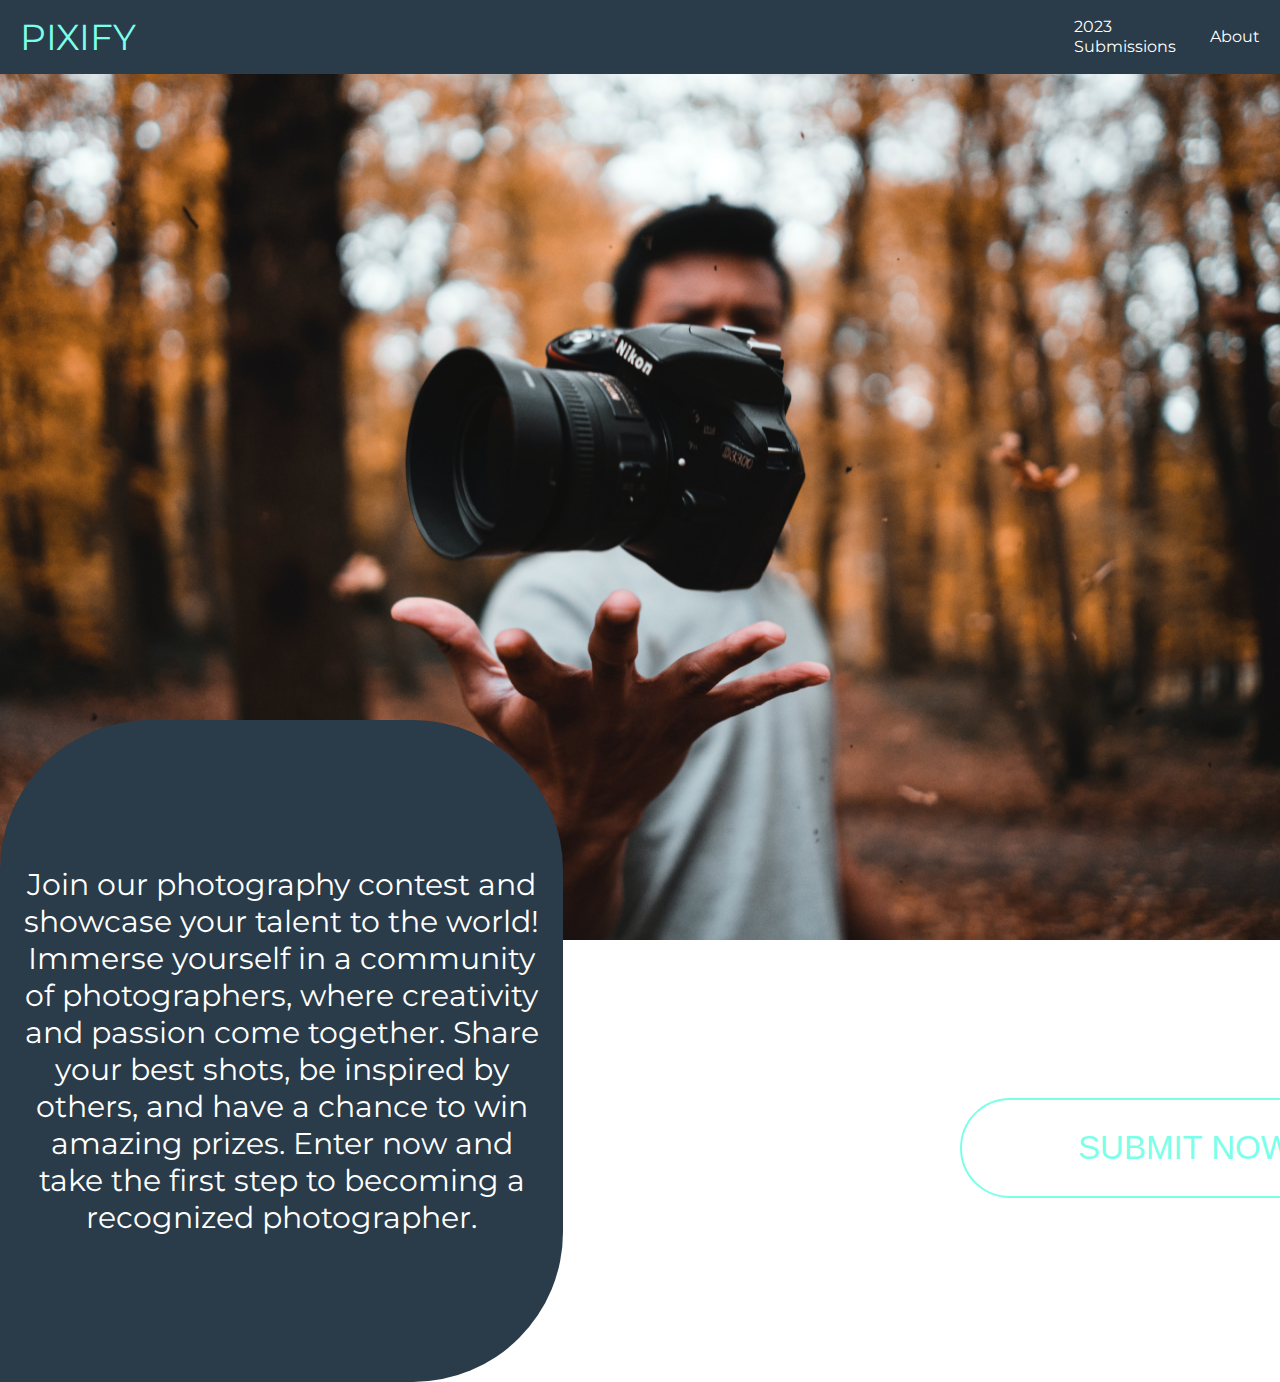
==== index.html @ 53fabd9f "More features" ====
<!DOCTYPE html>
<html lang="en">
<head>
    <meta charset="UTF-8">
    <meta http-equiv="X-UA-Compatible" content="IE=edge">
    <meta name="viewport" content="width=device-width, initial-scale=1.0">
    <link rel="preconnect" href="https://fonts.googleapis.com">
    <link rel="preconnect" href="https://fonts.gstatic.com" crossorigin>
    <link href="https://fonts.googleapis.com/css2?family=Montserrat:wght@300&display=swap" rel="stylesheet">
    <link rel="stylesheet" href="style.css">
    <title>Pixify</title>
</head>
<body>
    <header>
        <h1>PIXIFY</h1>
        <div class="right-container-links">
            <a href="/submission-page.html">2023 Submissions</a>
            <a href="/submission-page.html">About</a>
        </div>
    </header>
    <div class="landing-page">
        <img src="assets/camera.png">
        <div class="paragraph">
        <p>Join our photography contest and showcase your talent to the world! Immerse yourself in a community of photographers, where creativity and passion come together. Share your best shots, be inspired by others, and have a chance to win amazing prizes. Enter now and take the first step to becoming a recognized photographer.</p>
        </div>
        <button id="submit-button">SUBMIT NOW</button>
        </div>  
    </div>
</body>
</html>
---- style.css ----
* {
    margin: 0;
    padding: 0;
    box-sizing: border-box;
}

#toggle {
    position: relative;
    /* display: block; */
    width: 18%;
    height: 95%;
    border-radius: 120px;
    background-color: #FFFFFF;
    /* background-color: #2A3B49; */
    transition: 0.3s;
    box-shadow: inset 0 8px 60px rgba(0, 0, 0, 0.1),
                inset 0 8px 8px rgba(0, 0, 0, 0.1),
                inset 0 -4px 4px rgba(0, 0, 0, 0.1);
}

#toggle.active {
    background-color: #2A3B49;
}

.indicator {
    position: absolute;
    cursor: pointer;
    top: 0;
    left: 0;
    width: 40px;
    height: 40px;
    background: linear-gradient(to bottom, #EAEAEA, #f9f9f9);
    border-radius: 50%;
    transform: scale(0.9);
    box-shadow: 0 8px 40px rgba(0, 0, 0, 0.5),
                inset 0 4px 4px rgba(255, 255, 255, 0.2),
                inset 0 -4px 4px rgba(255, 255, 255, 0.2);
    transition: 0.3s;
}

#toggle.active .indicator {
    left: 50%;
    background: linear-gradient(to bottom, #444, #222);
    box-shadow: 0 8px 20px rgba(0, 0, 0, 0.1),
                inset 0 4px 4px rgba(255, 255, 255, 0.1),
                inset 0 -4px 4px rgba(255, 255, 255, 0.1);
}

body.active {
    background-color: #2A3B49;
}

h1, h2 h3 {
    font-family: 'Montserrat', sans-serif;
}

p, a {
    font-family: 'Montserrat', sans-serif;
    font-style: normal;
    font-weight: 400;
    font-size: 16px;
    line-height: 20px;
    color: #FFFFFF;
}

a {
    text-decoration: none;
}

header {
    display: flex;
    justify-content: space-between;
    padding: 15px 20px;
    background-color: #2A3B49;
}

header h1 {
    color: #7BFFE9;
    font-style: normal;
    font-weight: 400;
    font-size: 36px;
    line-height: 44px;
}

.right-container-links {
    display: flex;
    width: 15%;
    justify-content: space-evenly;
    align-items: center;
}

.right-container-links2 {
    display: flex;
    width: 30%;
    justify-content: space-evenly;
    align-items: center;
}

.landing-page img {
    width: 100%;
}

.paragraph {
    background: #2A3B49;
    border-radius: 150px 150px 150px 0px;
    padding: 146px 20px;
    position: absolute;
    width: 44%;
    top: 80%;
}

.paragraph p {
    font-weight: 400;
    font-size: 30px;
    line-height: 37px;
    text-align: center;
}

#submit-button {
    position: absolute;
    width: 450px;
    height: 100px;
    left: 75%;
    top: 122%;
    text-align: center;
    border: 2px solid #7BFFE9;
    color: #7BFFE9;
    font-size: 33px;
    line-height: 44px;
    border-radius: 60px;
    background-color: transparent;
}
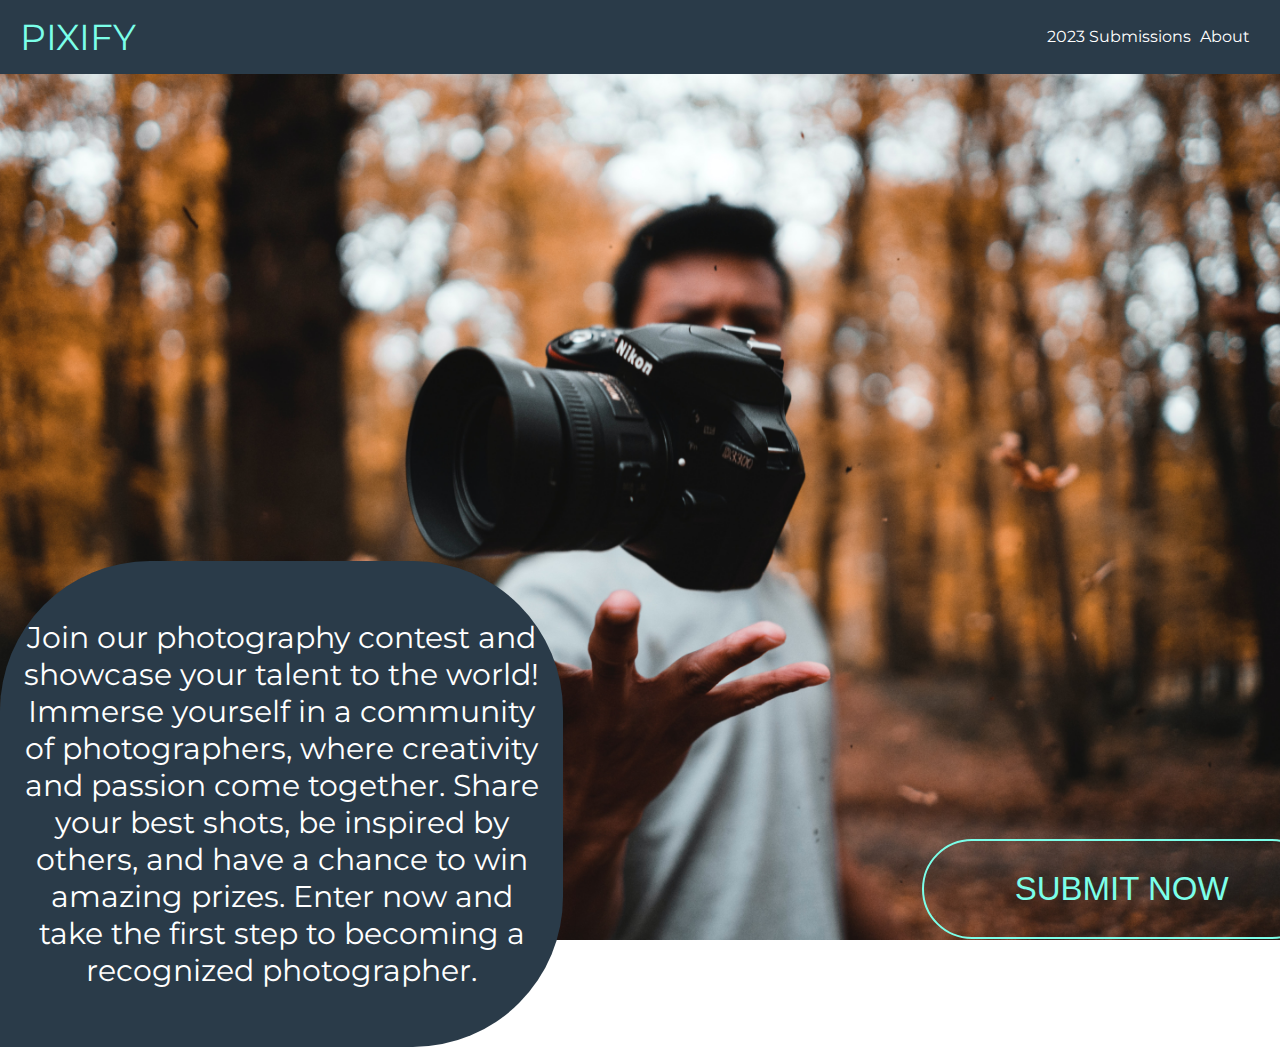
==== commit 8158d21e: "added more features2" ====
--- a/index.html
+++ b/index.html
@@ -12,7 +12,7 @@
 </head>
 <body>
     <header>
-        <h1>PIXIFY</h1>
+        <a href="index.html" id="logo-text">PIXIFY</a>
         <div class="right-container-links">
             <a href="/submission-page.html">2023 Submissions</a>
             <a href="/submission-page.html">About</a>
@@ -25,6 +25,7 @@
         </div>
         <button id="submit-button">SUBMIT NOW</button>
         </div>  
+        
     </div>
 </body>
 </html>--- a/style.css
+++ b/style.css
@@ -31,7 +31,7 @@
     height: 40px;
     background: linear-gradient(to bottom, #EAEAEA, #f9f9f9);
     border-radius: 50%;
-    transform: scale(0.9);
+    transform: scale(0.8);
     box-shadow: 0 8px 40px rgba(0, 0, 0, 0.5),
                 inset 0 4px 4px rgba(255, 255, 255, 0.2),
                 inset 0 -4px 4px rgba(255, 255, 255, 0.2);
@@ -41,9 +41,9 @@
 #toggle.active .indicator {
     left: 50%;
     background: linear-gradient(to bottom, #444, #222);
-    box-shadow: 0 8px 20px rgba(0, 0, 0, 0.1),
-                inset 0 4px 4px rgba(255, 255, 255, 0.1),
-                inset 0 -4px 4px rgba(255, 255, 255, 0.1);
+    box-shadow: 0 8px 20px rgba(0, 0, 0, 0.5),
+                inset 0 4px 4px rgba(255, 255, 255, 0.2),
+                inset 0 -4px 4px rgba(255, 255, 255, 0.2);
 }
 
 body.active {
@@ -74,7 +74,7 @@
     background-color: #2A3B49;
 }
 
-header h1 {
+#logo-text {
     color: #7BFFE9;
     font-style: normal;
     font-weight: 400;
@@ -84,29 +84,33 @@
 
 .right-container-links {
     display: flex;
-    width: 15%;
+    width: 18%;
     justify-content: space-evenly;
     align-items: center;
 }
 
-.right-container-links2 {
-    display: flex;
-    width: 30%;
+.right-header-links2 {
+    display: flex;
+    width: 25%;
     justify-content: space-evenly;
     align-items: center;
 }
 
+.landing-page {
+    position: relative;
+}
+
 .landing-page img {
     width: 100%;
 }
 
 .paragraph {
+    position: absolute;
     background: #2A3B49;
     border-radius: 150px 150px 150px 0px;
-    padding: 146px 20px;
-    position: absolute;
+    padding: 58px 20px;
     width: 44%;
-    top: 80%;
+    top: 56%;
 }
 
 .paragraph p {
@@ -118,16 +122,82 @@
 
 #submit-button {
     position: absolute;
-    width: 450px;
+    width: 400px;
     height: 100px;
-    left: 75%;
-    top: 122%;
+    left: 72%;
+    top: 88%;
     text-align: center;
     border: 2px solid #7BFFE9;
     color: #7BFFE9;
     font-size: 33px;
-    line-height: 44px;
     border-radius: 60px;
     background-color: transparent;
 }
 
+.main-content {
+    display: flex;
+    justify-content: space-between;
+    padding: 50px 150px;
+}
+
+.cards-container {
+    display: flex;
+    justify-content: space-around;
+    width: 80%;
+}
+
+.cards-container p {
+    color: #222;
+}
+
+/* ABOUT US PAGE*/
+
+.main-page h1 {
+    text-align: center;
+    font-weight: 900;
+    font-size: 36px;
+    line-height: 44px;
+    padding: 30px 0;
+}
+
+#welcome-text {
+    text-align: center;
+    color: black;
+    padding: 10px 50px;
+    font-size: 20px;
+    line-height: 24px;
+}
+
+.text-image-container {
+    display: flex;
+    margin: 70px 55px;
+    gap: 50px;
+}
+
+.left-side-text p {
+    color: black;
+    font-weight: 400;
+    font-size: 20px;
+    line-height: 24px;
+    padding-bottom: 40px;
+}
+
+.text-image-container img {
+  border-radius: 10px;
+}
+
+#deadline-text {
+    margin-top: 20px;
+}
+
+#submit-button2 {
+    width: 400px;
+    height: 100px;
+    font-size: 30px;
+    text-align: center;
+    background: #2A3B49;
+    color: #7BFFE9;
+    border-radius: 60px;
+    margin-top: 30px;
+}
+
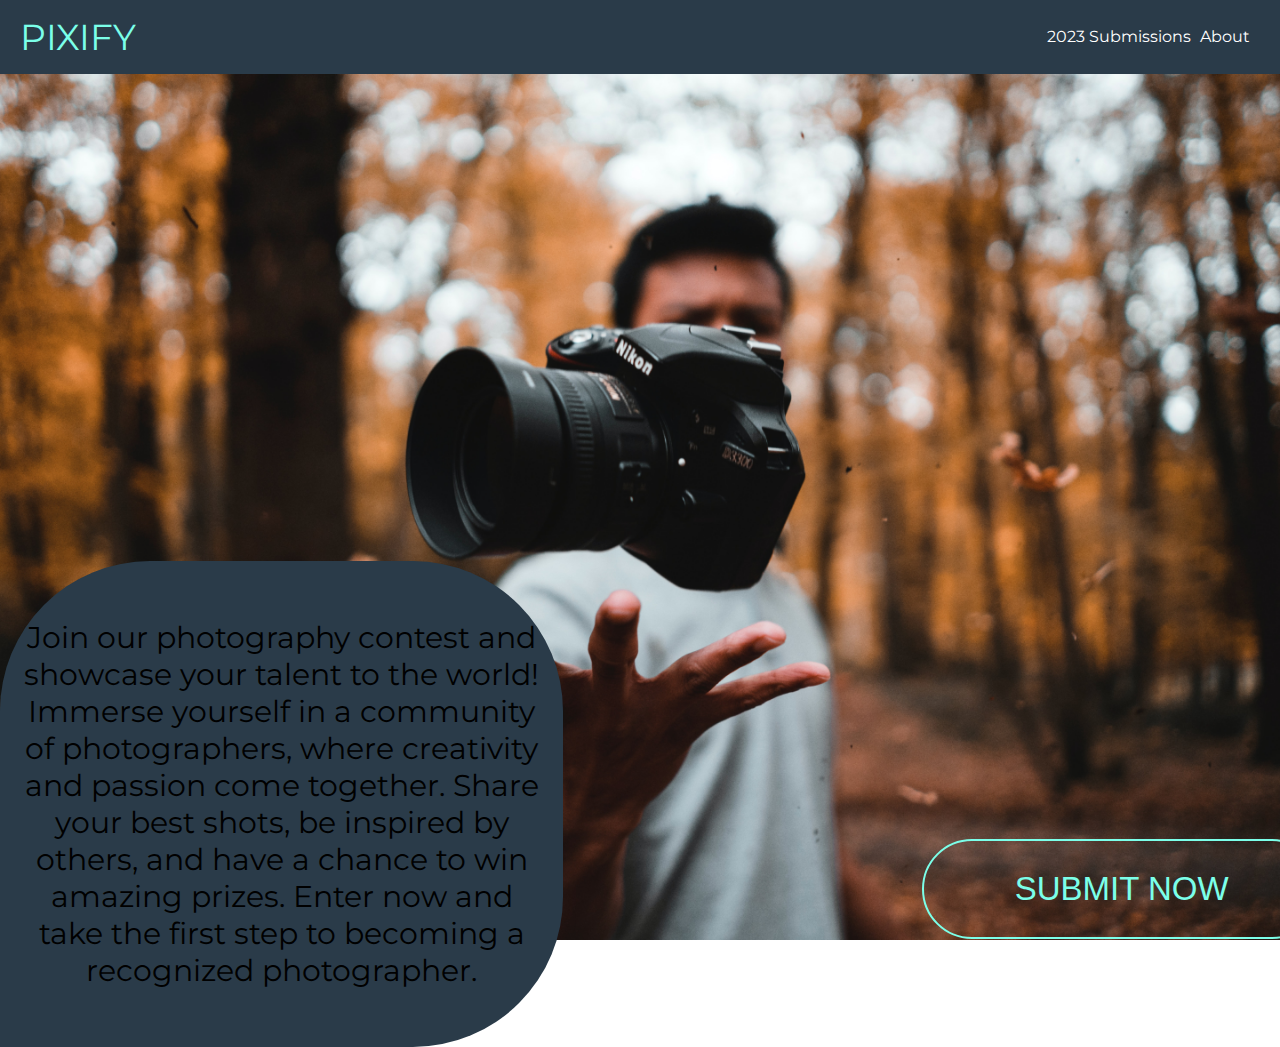
==== commit 1bbf69be: "added extra features" ====
--- a/index.html
+++ b/index.html
@@ -7,7 +7,8 @@
     <link rel="preconnect" href="https://fonts.googleapis.com">
     <link rel="preconnect" href="https://fonts.gstatic.com" crossorigin>
     <link href="https://fonts.googleapis.com/css2?family=Montserrat:wght@300&display=swap" rel="stylesheet">
-    <link rel="stylesheet" href="style.css">
+    <link rel="stylesheet" href="./CSS/style.css">
+    <script src="./Scripts/script.js" defer></script>
     <title>Pixify</title>
 </head>
 <body>
--- a/CSS/style.css
+++ b/CSS/style.css
@@ -0,0 +1,354 @@
+* {
+    margin: 0;
+    padding: 0;
+    box-sizing: border-box;
+}
+
+h1, h2 h3 {
+    font-family: 'Montserrat', sans-serif;
+}
+
+p, a {
+    font-family: 'Montserrat', sans-serif;
+    font-style: normal;
+    font-weight: 400;
+    font-size: 16px;
+    line-height: 20px;
+    /* color: #FFFFFF; */
+}
+
+a {
+    text-decoration: none;
+}
+
+#toggle {
+    position: relative;
+    /* display: block; */
+    width: 18%;
+    height: 95%;
+    border-radius: 120px;
+    background-color: #FFFFFF;
+    /* background-color: #2A3B49; */
+    transition: 0.3s;
+    box-shadow: inset 0 8px 60px rgba(0, 0, 0, 0.1),
+                inset 0 8px 8px rgba(0, 0, 0, 0.1),
+                inset 0 -4px 4px rgba(0, 0, 0, 0.1);
+}
+
+#toggle.active {
+    background-color: #2A3B49;
+}
+
+.indicator {
+    position: absolute;
+    cursor: pointer;
+    top: 0;
+    left: 0;
+    width: 40px;
+    height: 40px;
+    background: linear-gradient(to bottom, #EAEAEA, #f9f9f9);
+    border-radius: 50%;
+    transform: scale(0.8);
+    box-shadow: 0 8px 40px rgba(0, 0, 0, 0.5),
+                inset 0 4px 4px rgba(255, 255, 255, 0.2),
+                inset 0 -4px 4px rgba(255, 255, 255, 0.2);
+    transition: 0.3s;
+}
+
+#toggle.active .indicator {
+    left: 50%;
+    background: linear-gradient(to bottom, #444, #222);
+    box-shadow: 0 8px 20px rgba(0, 0, 0, 0.5),
+                inset 0 4px 4px rgba(255, 255, 255, 0.2),
+                inset 0 -4px 4px rgba(255, 255, 255, 0.2);
+}
+
+body.active {
+    background-color: #2A3B49;
+    color: white;
+}
+
+body.active p {
+    color: white;
+}
+
+
+header {
+    display: flex;
+    justify-content: space-between;
+    padding: 15px 20px;
+    background-color: #2A3B49;
+}
+
+header a {
+    color: #FFFFFF;
+}
+
+#icon-container{
+    display: none;
+}
+
+#logo-text {
+    color: #7BFFE9;
+    font-size: 36px;
+    line-height: 44px;
+}
+
+.right-container-links {
+    display: flex;
+    width: 18%;
+    justify-content: space-evenly;
+    align-items: center;
+}
+
+.right-header-btns {
+    display: flex;
+    width: 25%;
+    justify-content: space-evenly;
+    align-items: center;
+}
+
+.landing-page {
+    position: relative;
+}
+
+.landing-page img {
+    width: 100%;
+}
+
+.paragraph {
+    position: absolute;
+    background: #2A3B49;
+    border-radius: 150px 150px 150px 0px;
+    padding: 58px 20px;
+    width: 44%;
+    top: 56%;
+}
+
+.paragraph p {
+    font-weight: 400;
+    font-size: 30px;
+    line-height: 37px;
+    text-align: center;
+}
+
+#submit-button {
+    position: absolute;
+    width: 400px;
+    height: 100px;
+    left: 72%;
+    top: 88%;
+    text-align: center;
+    border: 2px solid #7BFFE9;
+    color: #7BFFE9;
+    font-size: 33px;
+    border-radius: 60px;
+    background-color: transparent;
+    cursor: pointer;
+}
+
+main {
+    display: flex;
+    justify-content: space-between;
+    padding: 50px;
+}
+
+
+#cards-container{
+    display: grid;
+    grid-template-columns: repeat(2, 1fr);
+    gap: 40px;
+    padding: 0 20px;
+    /* width: 70%; */
+    /* min-height: 100vh; */
+}
+
+/* .submissions {
+    width: 70%;
+} */
+
+.submissions {
+    width: 70%;
+}
+
+.submissions h1 {
+    text-align: center;
+    margin-bottom: 5%;
+}
+
+.cards-image {
+    border-radius: 8px;
+    width: 100%;
+}
+
+.cards-info{
+    display: flex;
+    justify-content: space-between;
+    padding: 5px;
+    color:white;
+    background-color: rgb(53, 50, 50);
+}
+
+#see-more-btn {
+    background-color: transparent;
+    border: none;
+    cursor: pointer;
+    float: right;
+    font-size: 10px;
+}
+
+.input-container {
+    margin-top: 20px;
+    /* width: 100%; */
+}
+
+#form-container{
+    display: flex;
+    flex-direction: column;
+    align-items: center;
+    background: #2A3B49;
+    border-radius: 8px;
+    /* padding: 25px 60px 40px 60px; */
+    padding: 20px;
+    width: 30%;
+    height: 80%;
+    margin-top: 6.1%;
+    color: white;
+}
+
+#form-container input{
+    border-radius: 8px;
+    border: 1px solid gray;
+    padding: 8px 16px;
+    /* margin-top: 20px; */
+}
+
+
+#submit-btn3{
+    border: 2px solid #7BFFE9;
+    color: #7BFFE9;
+    font-size: 20px;
+    background-color: transparent;
+    padding: 10px 50px;
+    border-radius: 20px;
+    margin-top: 40px;
+    cursor: pointer;
+}
+
+
+/* ABOUT US PAGE*/
+
+.main-page h1 {
+    text-align: center;
+    font-weight: 900;
+    font-size: 36px;
+    line-height: 44px;
+    padding: 30px 0;
+}
+
+#welcome-text {
+    text-align: center;
+    /* color: black; */
+    padding: 10px 50px;
+    font-size: 20px;
+    line-height: 24px;
+}
+
+.text-image-container {
+    display: flex;
+    margin: 70px 55px;
+    gap: 50px;
+}
+
+.left-side-text p {
+    color: black;
+    font-weight: 400;
+    font-size: 20px;
+    line-height: 24px;
+    padding-bottom: 40px;
+}
+
+.text-image-container img {
+  border-radius: 10px;
+}
+
+#deadline-text {
+    margin-top: 20px;
+}
+
+#submit-button2 {
+    width: 400px;
+    height: 100px;
+    font-size: 30px;
+    text-align: center;
+    background: #2A3B49;
+    border: 2px solid #7BFFE9;
+    color: #7BFFE9;
+    border-radius: 60px;
+    margin-top: 30px;
+    cursor: pointer;
+}
+
+@media (max-width: 768px){
+
+    #logo-text {
+        width: 100%;
+        text-align: center;
+    }
+
+    .right-header-btns{
+        display: none;
+    }
+
+    #icon-container{
+        display: block;
+        margin-top: 10px;
+    }
+
+    #menu-icon {
+        font-size: 36px;
+        color: white;
+        cursor: pointer;
+    }
+
+    main {
+        flex-direction: column-reverse;
+    }
+
+    #form-container{
+        width: 100%;
+        align-self: center;
+
+    }
+
+    .input-container input{
+        width: 100%;
+    }
+
+    .mobile-menu{
+        display: flex;
+        flex-direction: column;
+        align-items: center;
+        align-self: center;
+        padding: 0 20px;
+        height: 150px;
+        width: 100%;
+        border: 1px solid red;
+    }
+
+    .mobile-menu button {
+
+        width: 50%;
+        margin: 5px 0;
+
+    }
+
+
+    .submissions{
+        margin-top: 40px;
+    }
+
+    #cards-container{
+        width: 100%;
+    }
+}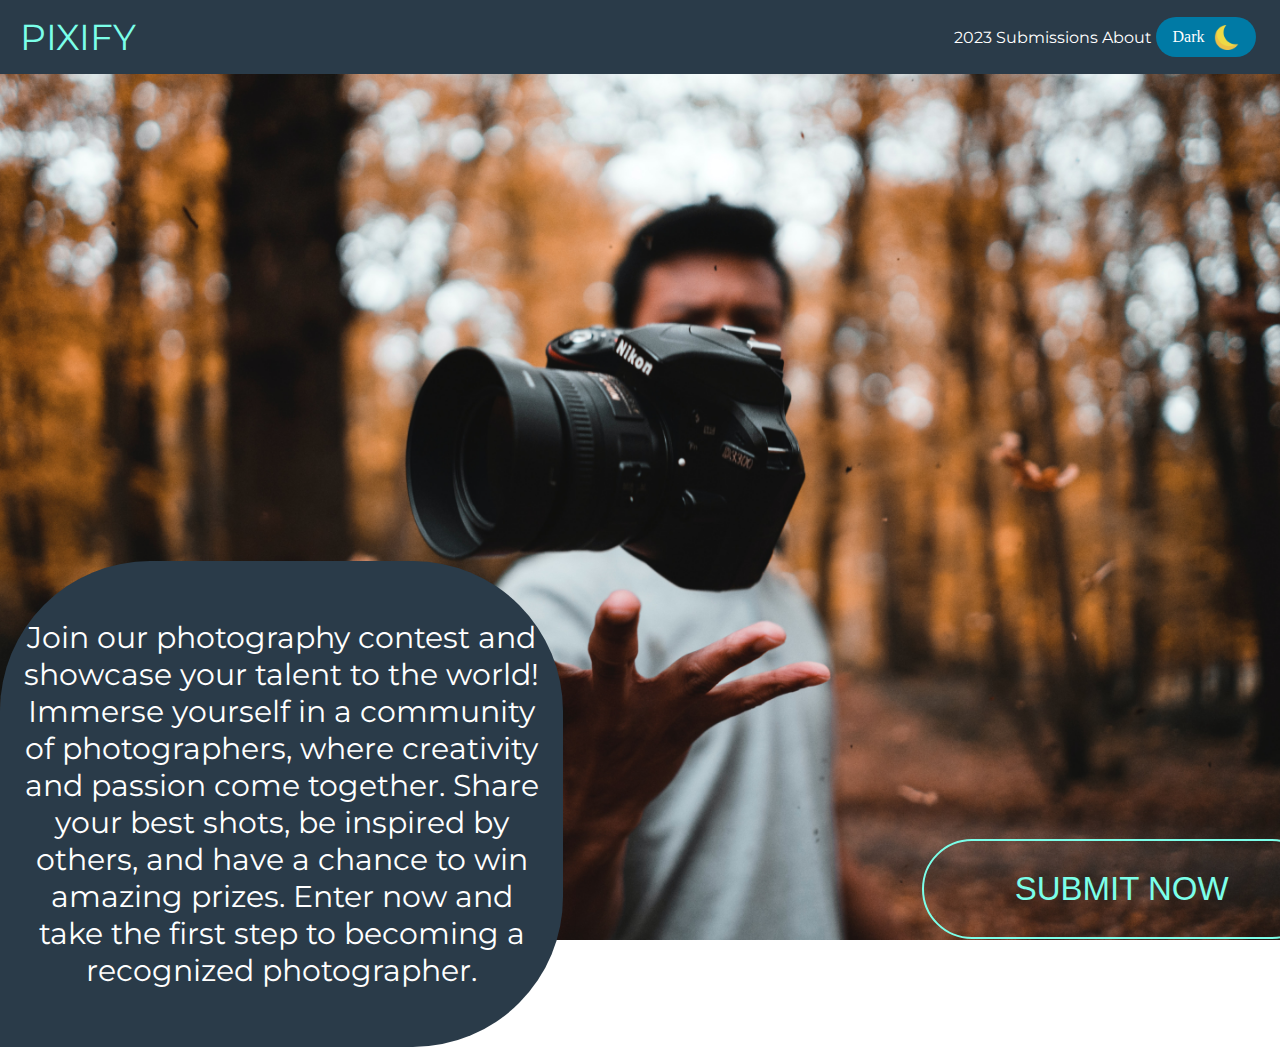
==== commit 7aaf7c34: "adding final touches" ====
--- a/index.html
+++ b/index.html
@@ -13,20 +13,27 @@
 </head>
 <body>
     <header>
+        <div id="icon-container">
+            <p id="menu-icon" >&#x2630;</p>
+        </div>
         <a href="index.html" id="logo-text">PIXIFY</a>
-        <div class="right-container-links">
-            <a href="/submission-page.html">2023 Submissions</a>
-            <a href="/submission-page.html">About</a>
+        <div class="right-header-btns">
+            <a href="submission-page.html">2023 Submissions</a>
+            <a href="about-us.html">About</a>
+                <div class="toggle-btn" id="btn">
+                    <span id="btnText">Dark</span>
+                    <img src="/assets/moon.png" id="btnIcon">
+                </div>
         </div>
     </header>
-    <div class="landing-page">
-        <img src="assets/camera.png">
-        <div class="paragraph">
-        <p>Join our photography contest and showcase your talent to the world! Immerse yourself in a community of photographers, where creativity and passion come together. Share your best shots, be inspired by others, and have a chance to win amazing prizes. Enter now and take the first step to becoming a recognized photographer.</p>
+    <main>
+        <div class="home-page">
+            <img src="assets/camera.png">
+                <div class="paragraph-container">
+                    <p>Join our photography contest and showcase your talent to the world! Immerse yourself in a community of photographers, where creativity and passion come together. Share your best shots, be inspired by others, and have a chance to win amazing prizes. Enter now and take the first step to becoming a recognized photographer.</p>
+                </div>
+            <button id="submit-button">SUBMIT NOW</button>
         </div>
-        <button id="submit-button">SUBMIT NOW</button>
-        </div>  
-        
-    </div>
+    </main>
 </body>
 </html>--- a/CSS/style.css
+++ b/CSS/style.css
@@ -4,88 +4,35 @@
     box-sizing: border-box;
 }
 
-h1, h2 h3 {
-    font-family: 'Montserrat', sans-serif;
-}
-
-p, a {
+h1, h2, h3, p, a {
     font-family: 'Montserrat', sans-serif;
     font-style: normal;
     font-weight: 400;
-    font-size: 16px;
-    line-height: 20px;
-    /* color: #FFFFFF; */
 }
 
 a {
+    color: #FFFFFF;
     text-decoration: none;
 }
 
-#toggle {
-    position: relative;
-    /* display: block; */
-    width: 18%;
-    height: 95%;
-    border-radius: 120px;
-    background-color: #FFFFFF;
-    /* background-color: #2A3B49; */
-    transition: 0.3s;
-    box-shadow: inset 0 8px 60px rgba(0, 0, 0, 0.1),
-                inset 0 8px 8px rgba(0, 0, 0, 0.1),
-                inset 0 -4px 4px rgba(0, 0, 0, 0.1);
-}
-
-#toggle.active {
-    background-color: #2A3B49;
-}
-
-.indicator {
-    position: absolute;
-    cursor: pointer;
-    top: 0;
-    left: 0;
-    width: 40px;
-    height: 40px;
-    background: linear-gradient(to bottom, #EAEAEA, #f9f9f9);
-    border-radius: 50%;
-    transform: scale(0.8);
-    box-shadow: 0 8px 40px rgba(0, 0, 0, 0.5),
-                inset 0 4px 4px rgba(255, 255, 255, 0.2),
-                inset 0 -4px 4px rgba(255, 255, 255, 0.2);
-    transition: 0.3s;
-}
-
-#toggle.active .indicator {
-    left: 50%;
-    background: linear-gradient(to bottom, #444, #222);
-    box-shadow: 0 8px 20px rgba(0, 0, 0, 0.5),
-                inset 0 4px 4px rgba(255, 255, 255, 0.2),
-                inset 0 -4px 4px rgba(255, 255, 255, 0.2);
-}
-
-body.active {
-    background-color: #2A3B49;
-    color: white;
-}
-
-body.active p {
-    color: white;
-}
-
+body{
+    transition: background 0.8s, color 0.8s;
+}
+
+
+/* HAMBURGER MENU */
+
+#icon-container{
+    display: none;
+}
+
+/* THE HEADER */
 
 header {
     display: flex;
     justify-content: space-between;
     padding: 15px 20px;
     background-color: #2A3B49;
-}
-
-header a {
-    color: #FFFFFF;
-}
-
-#icon-container{
-    display: none;
 }
 
 #logo-text {
@@ -94,29 +41,24 @@
     line-height: 44px;
 }
 
-.right-container-links {
-    display: flex;
-    width: 18%;
+.right-header-btns {
+    display: flex;
     justify-content: space-evenly;
     align-items: center;
-}
-
-.right-header-btns {
-    display: flex;
     width: 25%;
-    justify-content: space-evenly;
-    align-items: center;
-}
-
-.landing-page {
+}
+
+/* Home Page */
+
+.home-page {
     position: relative;
 }
 
-.landing-page img {
+.home-page img {
     width: 100%;
 }
 
-.paragraph {
+.paragraph-container {
     position: absolute;
     background: #2A3B49;
     border-radius: 150px 150px 150px 0px;
@@ -125,55 +67,76 @@
     top: 56%;
 }
 
-.paragraph p {
+.paragraph-container p {
     font-weight: 400;
     font-size: 30px;
     line-height: 37px;
     text-align: center;
+    color: white;
 }
 
 #submit-button {
     position: absolute;
-    width: 400px;
-    height: 100px;
-    left: 72%;
-    top: 88%;
     text-align: center;
     border: 2px solid #7BFFE9;
     color: #7BFFE9;
     font-size: 33px;
     border-radius: 60px;
     background-color: transparent;
+    width: 400px;
+    height: 100px;
+    left: 72%;
+    top: 88%;
+
+}
+
+/* DARK/LIGHT MODE SWITCH */
+
+.toggle-btn{
+    background-color: #007aa5;
+    color: white;
+    display: flex;
+    align-items: center;
+    justify-content: center;
+    width: 100px;
+    height: 40px;
+    border-radius: 20px;
     cursor: pointer;
 }
 
-main {
+.toggle-btn img{
+    width: 25px;
+    margin-left: 10px;
+}
+
+.dark-theme{
+    background-color: #2A3B49;
+    color: #fff;
+}
+
+
+/* //SUBMISSIONS PAGE - IMAGES */
+
+.main-container {
     display: flex;
     justify-content: space-between;
     padding: 50px;
 }
 
+.submissions {
+    width: 70%;
+}
+
+.submissions h1 {
+    text-align: center;
+    margin-bottom: 5%;
+}
 
 #cards-container{
     display: grid;
     grid-template-columns: repeat(2, 1fr);
     gap: 40px;
     padding: 0 20px;
-    /* width: 70%; */
-    /* min-height: 100vh; */
-}
-
-/* .submissions {
-    width: 70%;
-} */
-
-.submissions {
-    width: 70%;
-}
-
-.submissions h1 {
-    text-align: center;
-    margin-bottom: 5%;
 }
 
 .cards-image {
@@ -194,13 +157,11 @@
     border: none;
     cursor: pointer;
     float: right;
-    font-size: 10px;
-}
-
-.input-container {
-    margin-top: 20px;
-    /* width: 100%; */
-}
+    font-size: 12px;
+    color: black;
+}
+
+/* SUBMISSIONS PAGE - FORM  */
 
 #form-container{
     display: flex;
@@ -208,7 +169,6 @@
     align-items: center;
     background: #2A3B49;
     border-radius: 8px;
-    /* padding: 25px 60px 40px 60px; */
     padding: 20px;
     width: 30%;
     height: 80%;
@@ -220,22 +180,27 @@
     border-radius: 8px;
     border: 1px solid gray;
     padding: 8px 16px;
-    /* margin-top: 20px; */
-}
-
+    width: 100%;
+}
+
+.input-container {
+    margin-top: 20px;
+    width: 100%;
+    text-align: center;
+    
+}
 
 #submit-btn3{
     border: 2px solid #7BFFE9;
+    background-color: transparent;
     color: #7BFFE9;
     font-size: 20px;
-    background-color: transparent;
     padding: 10px 50px;
     border-radius: 20px;
     margin-top: 40px;
     cursor: pointer;
 }
 
-
 /* ABOUT US PAGE*/
 
 .main-page h1 {
@@ -248,17 +213,11 @@
 
 #welcome-text {
     text-align: center;
-    /* color: black; */
     padding: 10px 50px;
     font-size: 20px;
     line-height: 24px;
 }
 
-.text-image-container {
-    display: flex;
-    margin: 70px 55px;
-    gap: 50px;
-}
 
 .left-side-text p {
     color: black;
@@ -268,9 +227,6 @@
     padding-bottom: 40px;
 }
 
-.text-image-container img {
-  border-radius: 10px;
-}
 
 #deadline-text {
     margin-top: 20px;
@@ -289,7 +245,23 @@
     cursor: pointer;
 }
 
+.text-image-container {
+    display: flex;
+    margin: 70px 55px;
+    gap: 50px;
+}
+
+.text-image-container img {
+  border-radius: 10px;
+}
+
+/* MOBILE-LAYOUT */
+
 @media (max-width: 768px){
+
+    header {
+        width: 100%;
+    }
 
     #logo-text {
         width: 100%;
@@ -298,6 +270,7 @@
 
     .right-header-btns{
         display: none;
+
     }
 
     #icon-container{
@@ -311,18 +284,47 @@
         cursor: pointer;
     }
 
-    main {
+    .main-container {
         flex-direction: column-reverse;
     }
 
+    .submissions{
+        margin-top: 40px;
+        width: 100%;
+    }
+
+    #cards-container{
+        width: 100%;
+    }
+
     #form-container{
         width: 100%;
         align-self: center;
-
     }
 
     .input-container input{
         width: 100%;
+    }
+
+
+    .text-image-container {
+        display: flex;
+        flex-direction: column-reverse;
+        
+    }
+
+    .text-image-container img{
+        width: 650px;
+        height: 600px;
+    }
+
+    #deadline-text{
+        text-align: center;
+    }
+
+    #submit-button2 {
+        width: 72%;
+        margin: 0 80px;
     }
 
     .mobile-menu{
@@ -336,19 +338,43 @@
         border: 1px solid red;
     }
 
+    .paragraph-container {
+        position: absolute;
+        background: #2A3B49;
+        border-radius: 120px 120px 120px 0px;
+        padding: 15px 40px;
+        width: 60%;
+        top: 67%;
+    }
+
+    .paragraph-container p {
+        font-size: 18px;
+        line-height: 20px;
+        text-align: center;
+        color: white;
+
+    }
+
+    #submit-button {
+        width: 180px;
+        height: 50px;
+        left: 70%;
+        top: 85%;
+        font-size: 22px;
+    }
+
+    .home-page img{
+        width: 768px;
+        height: 650px;
+    }
+
     .mobile-menu button {
-
         width: 50%;
         margin: 5px 0;
-
-    }
-
-
-    .submissions{
-        margin-top: 40px;
-    }
-
-    #cards-container{
-        width: 100%;
+    }
+
+    #toggle {
+        width: 23%;
+        height: 27%;
     }
 }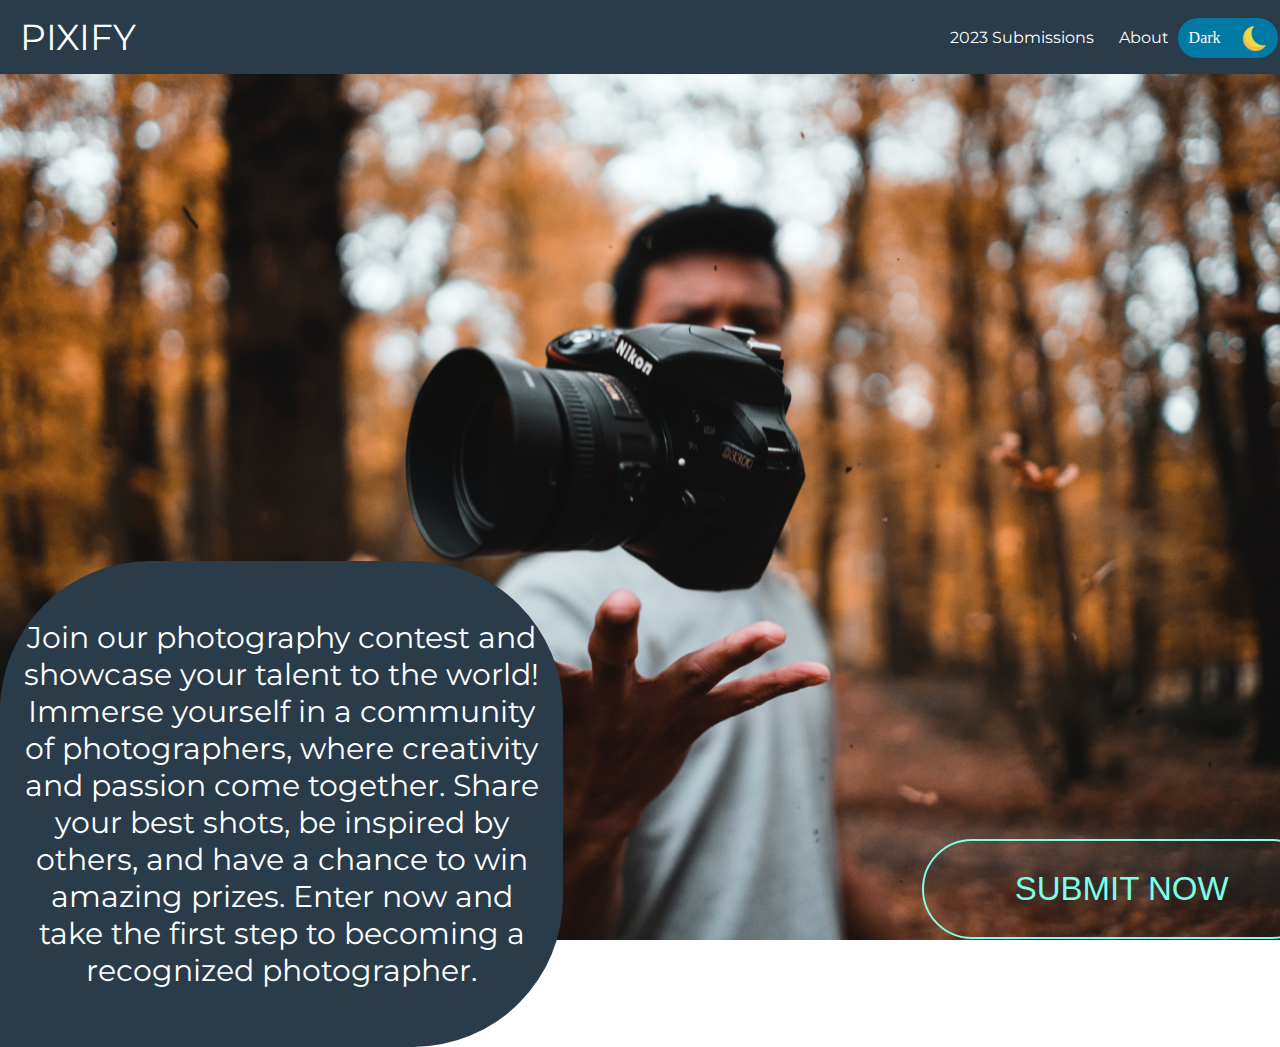
==== commit 54136ec0: "finaltouches2" ====
--- a/index.html
+++ b/index.html
@@ -15,16 +15,16 @@
     <header>
         <div id="icon-container">
             <p id="menu-icon" >&#x2630;</p>
+            <a href="index.html" id="logo-text">PIXIFY</a>
         </div>
-        <a href="index.html" id="logo-text">PIXIFY</a>
         <div class="right-header-btns">
             <a href="submission-page.html">2023 Submissions</a>
             <a href="about-us.html">About</a>
+        </div>
                 <div class="toggle-btn" id="btn">
                     <span id="btnText">Dark</span>
                     <img src="/assets/moon.png" id="btnIcon">
                 </div>
-        </div>
     </header>
     <main>
         <div class="home-page">
--- a/CSS/style.css
+++ b/CSS/style.css
@@ -22,7 +22,7 @@
 
 /* HAMBURGER MENU */
 
-#icon-container{
+#menu-icon{
     display: none;
 }
 
@@ -36,16 +36,16 @@
 }
 
 #logo-text {
-    color: #7BFFE9;
+    color: #fff;
     font-size: 36px;
     line-height: 44px;
 }
 
 .right-header-btns {
     display: flex;
-    justify-content: space-evenly;
     align-items: center;
     width: 25%;
+    gap: 25px;
 }
 
 /* Home Page */
@@ -93,15 +93,18 @@
 /* DARK/LIGHT MODE SWITCH */
 
 .toggle-btn{
+    display: flex;
+    align-items: center;
+    justify-content: space-evenly;
     background-color: #007aa5;
     color: white;
-    display: flex;
-    align-items: center;
-    justify-content: center;
     width: 100px;
     height: 40px;
     border-radius: 20px;
     cursor: pointer;
+    position: absolute;
+    top: 2%;
+    left: 92%;
 }
 
 .toggle-btn img{
@@ -220,8 +223,6 @@
 
 
 .left-side-text p {
-    color: black;
-    font-weight: 400;
     font-size: 20px;
     line-height: 24px;
     padding-bottom: 40px;
@@ -260,28 +261,30 @@
 @media (max-width: 768px){
 
     header {
-        width: 100%;
+        display: flex;
+        flex-direction: column;
+        justify-content: space-between;
+        padding: 15px 20px;
+        background-color: #2A3B49;
     }
 
     #logo-text {
-        width: 100%;
+        width: 90%;
         text-align: center;
     }
 
-    .right-header-btns{
-        display: none;
-
-    }
-
     #icon-container{
-        display: block;
-        margin-top: 10px;
+        display: flex;
+    
     }
 
     #menu-icon {
-        font-size: 36px;
+        display: flex;
+        flex-direction: row-reverse;
+        font-size: 30px;
         color: white;
         cursor: pointer;
+        margin-bottom: 10px;
     }
 
     .main-container {
@@ -318,31 +321,34 @@
         height: 600px;
     }
 
+    .right-header-btns{
+        display: none;
+    }
+
     #deadline-text{
         text-align: center;
     }
 
     #submit-button2 {
-        width: 72%;
-        margin: 0 80px;
+        width: 40%;
+        margin: 0 190px;
+        height: 60px;
     }
 
     .mobile-menu{
         display: flex;
         flex-direction: column;
         align-items: center;
-        align-self: center;
-        padding: 0 20px;
-        height: 150px;
-        width: 100%;
-        border: 1px solid red;
+        padding: 30px 20px;
+        gap: 35px;
+        width: 97%;
     }
 
     .paragraph-container {
         position: absolute;
         background: #2A3B49;
         border-radius: 120px 120px 120px 0px;
-        padding: 15px 40px;
+        padding: 15px 35px;
         width: 60%;
         top: 67%;
     }
@@ -352,14 +358,14 @@
         line-height: 20px;
         text-align: center;
         color: white;
-
+        
     }
 
     #submit-button {
         width: 180px;
         height: 50px;
-        left: 70%;
-        top: 85%;
+        left: 68%;
+        top: 87%;
         font-size: 22px;
     }
 
@@ -377,4 +383,9 @@
         width: 23%;
         height: 27%;
     }
+
+    .toggle-btn{
+        top: 3%;
+        left: 85%;
+    }
 }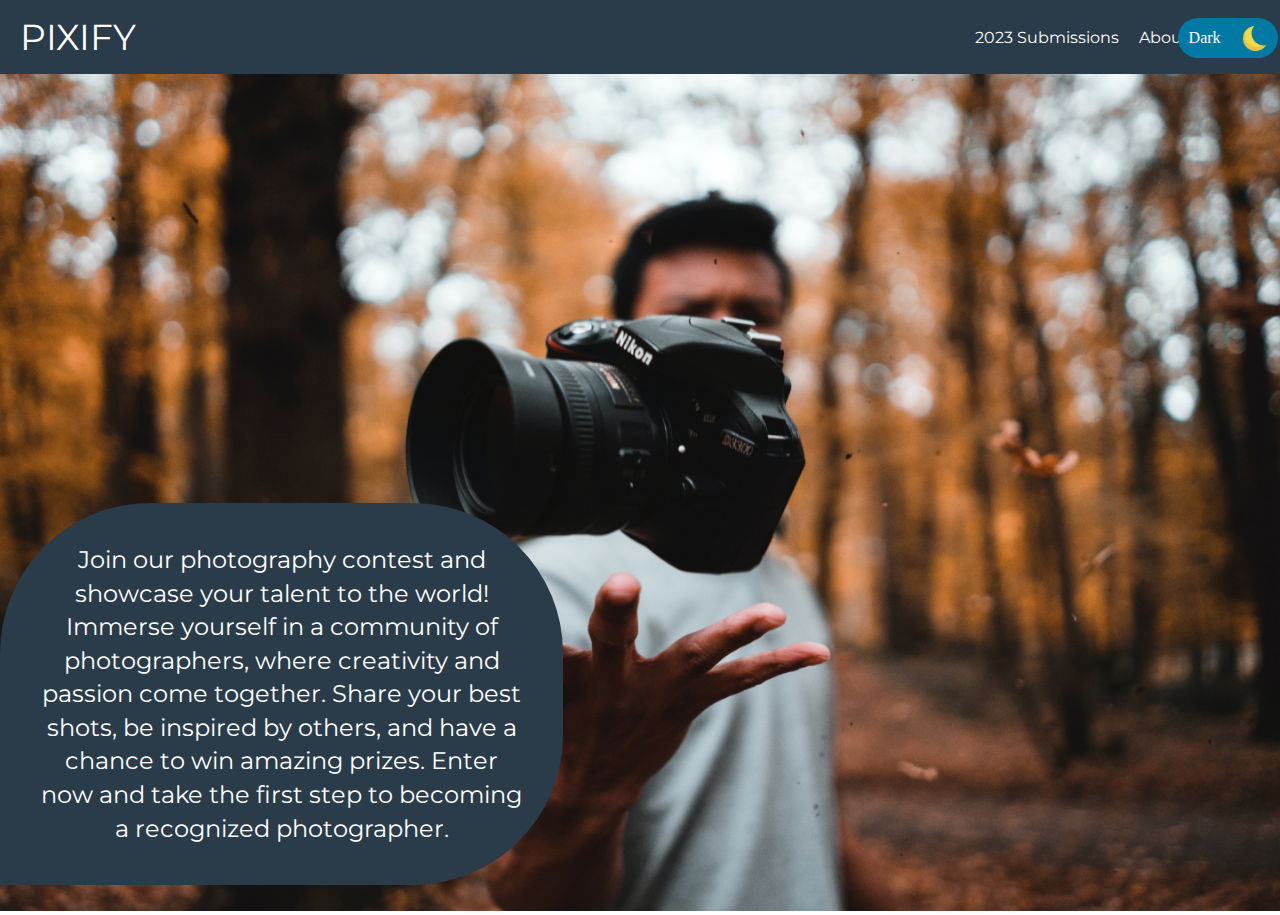
==== commit 0cd0f356: "Fixing small bugs" ====
--- a/index.html
+++ b/index.html
@@ -8,7 +8,7 @@
     <link rel="preconnect" href="https://fonts.gstatic.com" crossorigin>
     <link href="https://fonts.googleapis.com/css2?family=Montserrat:wght@300&display=swap" rel="stylesheet">
     <link rel="stylesheet" href="./CSS/style.css">
-    <script src="./Scripts/script.js" defer></script>
+    <script src="./Scripts/script.js" type="module" defer></script>
     <title>Pixify</title>
 </head>
 <body>
@@ -21,10 +21,10 @@
             <a href="submission-page.html">2023 Submissions</a>
             <a href="about-us.html">About</a>
         </div>
-                <div class="toggle-btn" id="btn">
-                    <span id="btnText">Dark</span>
-                    <img src="/assets/moon.png" id="btnIcon">
-                </div>
+        <div class="toggle-btn" id="btn">
+            <span id="btnText">Dark</span>
+            <img src="/assets/moon.png" id="btnIcon">
+        </div>
     </header>
     <main>
         <div class="home-page">
@@ -32,7 +32,6 @@
                 <div class="paragraph-container">
                     <p>Join our photography contest and showcase your talent to the world! Immerse yourself in a community of photographers, where creativity and passion come together. Share your best shots, be inspired by others, and have a chance to win amazing prizes. Enter now and take the first step to becoming a recognized photographer.</p>
                 </div>
-            <button id="submit-button">SUBMIT NOW</button>
         </div>
     </main>
 </body>
--- a/CSS/style.css
+++ b/CSS/style.css
@@ -16,78 +16,14 @@
 }
 
 body{
-    transition: background 0.8s, color 0.8s;
-}
-
+    transition: background 1s, color 1s;
+    overflow-x: hidden;
+}
 
 /* HAMBURGER MENU */
 
 #menu-icon{
     display: none;
-}
-
-/* THE HEADER */
-
-header {
-    display: flex;
-    justify-content: space-between;
-    padding: 15px 20px;
-    background-color: #2A3B49;
-}
-
-#logo-text {
-    color: #fff;
-    font-size: 36px;
-    line-height: 44px;
-}
-
-.right-header-btns {
-    display: flex;
-    align-items: center;
-    width: 25%;
-    gap: 25px;
-}
-
-/* Home Page */
-
-.home-page {
-    position: relative;
-}
-
-.home-page img {
-    width: 100%;
-}
-
-.paragraph-container {
-    position: absolute;
-    background: #2A3B49;
-    border-radius: 150px 150px 150px 0px;
-    padding: 58px 20px;
-    width: 44%;
-    top: 56%;
-}
-
-.paragraph-container p {
-    font-weight: 400;
-    font-size: 30px;
-    line-height: 37px;
-    text-align: center;
-    color: white;
-}
-
-#submit-button {
-    position: absolute;
-    text-align: center;
-    border: 2px solid #7BFFE9;
-    color: #7BFFE9;
-    font-size: 33px;
-    border-radius: 60px;
-    background-color: transparent;
-    width: 400px;
-    height: 100px;
-    left: 72%;
-    top: 88%;
-
 }
 
 /* DARK/LIGHT MODE SWITCH */
@@ -117,8 +53,117 @@
     color: #fff;
 }
 
+/* THE HEADER */
+
+header {
+    display: flex;
+    justify-content: space-between;
+    padding: 15px 20px;
+    background-color: #2A3B49;
+}
+
+#logo-text {
+    color: #fff;
+    font-size: 36px;
+    line-height: 44px;
+}
+
+.right-header-btns {
+    display: flex;
+    align-items: center;
+    width: 25%;
+    gap: 25px;
+}
+
+/* Home Page */
+
+.home-page {
+    position: relative;
+}
+
+.home-page img {
+    width: 100%;
+    height: 93vh;
+}
+
+.paragraph-container {
+    position: absolute;
+    background: #2A3B49;
+    border-radius: 150px 150px 150px 0px;
+    padding: 2.5em;
+    width: 44%;
+    top: 56%;
+}
+
+.paragraph-container p {
+    font-size: 1.5rem;
+    line-height: 1.4em;
+    text-align: center;
+    color: white;
+}
 
 /* //SUBMISSIONS PAGE - IMAGES */
+
+
+/* MAIN CONTENT */
+
+.current-image{
+    display: flex;
+    flex-direction: column;
+    align-items: center;
+}
+
+.current-image-name {
+    margin-top: 20px;
+    text-align: center;
+    font-size: 36px;
+    line-height: 44px;
+    font-weight: lighter;
+}
+
+.current-image-info h1{
+    font-size: 36px;
+    line-height: 44px;
+   
+}
+
+.current-image-info{
+    padding: 40px 0;
+    text-align: center;
+}
+
+.current-image img {
+    border-radius: 4px;
+    width: 1120px;
+    height: 582px;
+    box-shadow: 0px 9px 22px -3px rgba(0,0,0,0.5);
+}
+
+#images-number{
+    font-size: 22px;
+    line-height: 24px;
+    margin-top: 20px;
+}
+
+/* PREVIOUS/NEXT BUTTONS */
+
+.sliderImages {
+    text-align: center;
+    margin: 30px 30px 90px 0;
+}
+
+#prv-btn, #next-btn {
+    cursor: pointer;
+    font-size: 16px;
+    line-height: 24px;
+    background-color: #2A3B49;
+    color: #7BFFE9;
+    padding: 5px 20px;
+    border-radius: 12px;
+    border: 1px solid grey;
+    margin: 0 20px;
+}
+
 
 .main-container {
     display: flex;
@@ -133,6 +178,7 @@
 .submissions h1 {
     text-align: center;
     margin-bottom: 5%;
+    font-weight: bold;
 }
 
 #cards-container{
@@ -234,15 +280,14 @@
 }
 
 #submit-button2 {
-    width: 400px;
-    height: 100px;
-    font-size: 30px;
+    padding: .5em 2em;
+    font-size: 1.5rem;
     text-align: center;
     background: #2A3B49;
     border: 2px solid #7BFFE9;
     color: #7BFFE9;
-    border-radius: 60px;
-    margin-top: 30px;
+    border-radius: 50px;
+    margin-top: 1.9rem;
     cursor: pointer;
 }
 
@@ -255,6 +300,8 @@
 .text-image-container img {
   border-radius: 10px;
 }
+
+/* SEE MORE IMAGES PAGE */
 
 /* MOBILE-LAYOUT */
 
@@ -287,6 +334,11 @@
         margin-bottom: 10px;
     }
 
+    .current-image img{
+        width: 90%;
+        height: 90%;
+     }
+
     .main-container {
         flex-direction: column-reverse;
     }
@@ -361,17 +413,14 @@
         
     }
 
-    #submit-button {
-        width: 180px;
-        height: 50px;
-        left: 68%;
-        top: 87%;
-        font-size: 22px;
+    .home-page{
+        margin: 0;
     }
 
     .home-page img{
-        width: 768px;
-        height: 650px;
+        width: 100%;
+        height: 100vh;
+
     }
 
     .mobile-menu button {
@@ -385,7 +434,65 @@
     }
 
     .toggle-btn{
-        top: 3%;
+        top: 1%;
         left: 85%;
     }
+}
+
+@media (max-width: 426px){
+    .toggle-btn{
+        top: 20px;
+        left: 325px;
+        height: 35px;
+        width: 85px;
+    }
+
+    .toggle-btn img{
+        width: 18%;
+    }
+
+    #cards-container{
+        grid-template-columns: 1fr;
+    }
+
+    .paragraph-container{
+        top: 645px;
+        width: 80%;
+        padding: 1em 2em;
+    }
+
+    .paragraph-container p{
+        font-size: .8em;
+    }
+
+    .main-page img{
+        width: 100%;
+    }
+
+    .text-image-container{
+        margin: 3em 1.5em;
+    }
+
+    #submit-button2{
+        font-size: 1em;
+        margin: 0;
+        width: 100%;
+    }
+}
+
+@media (min-width: 1024px){
+
+    .paragraph-container{
+        top: 51%;
+    }
+
+    .right-header-btns{
+        width: 23%;
+        gap: 20px;
+    }
+
+    #submit-button2{
+        margin-top: 2em;
+        font-size: 1.5rem;
+    }
 }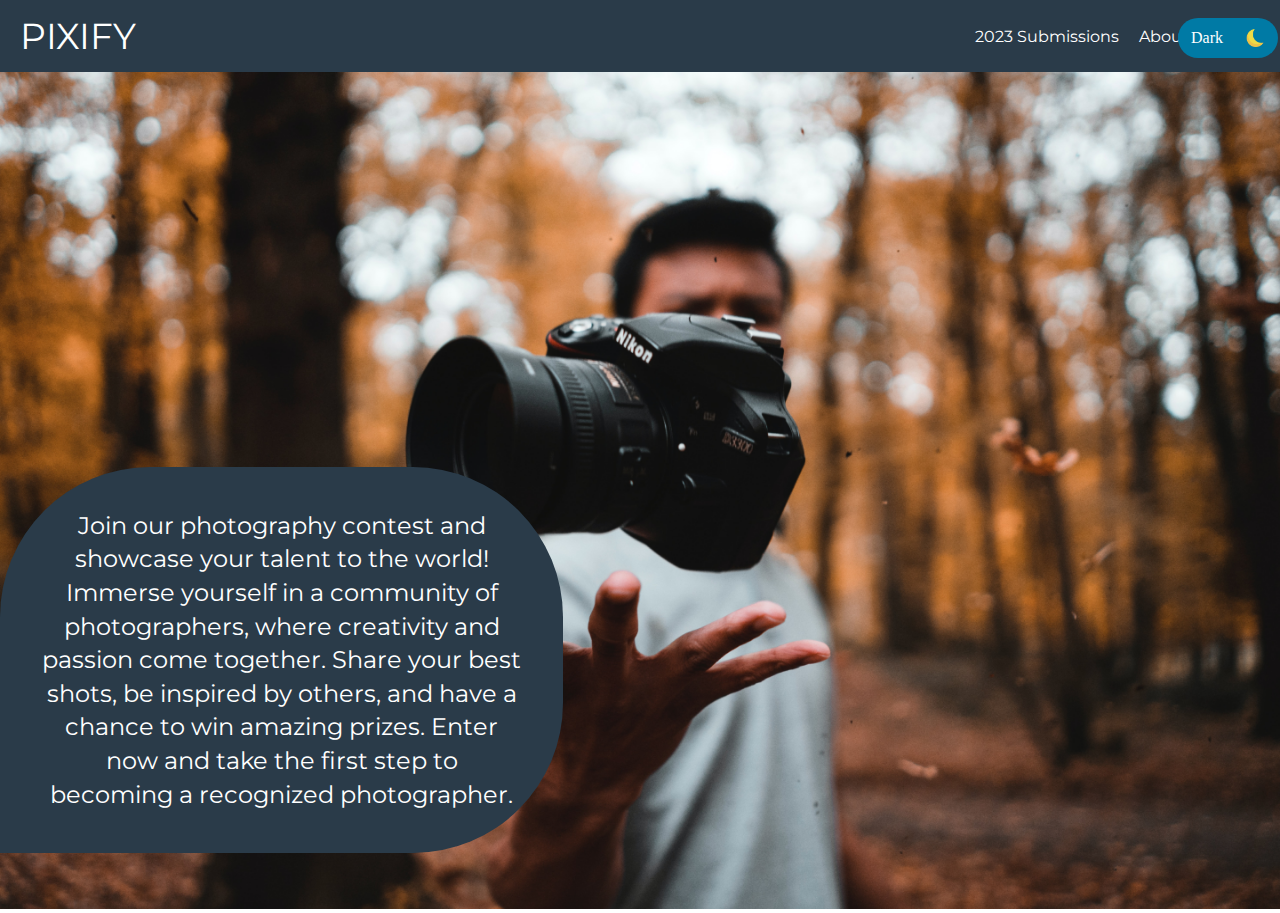
==== commit 7b81714a: "Finished the updates" ====
--- a/index.html
+++ b/index.html
@@ -8,7 +8,7 @@
     <link rel="preconnect" href="https://fonts.gstatic.com" crossorigin>
     <link href="https://fonts.googleapis.com/css2?family=Montserrat:wght@300&display=swap" rel="stylesheet">
     <link rel="stylesheet" href="./CSS/style.css">
-    <script src="./Scripts/script.js" type="module" defer></script>
+    <script src="./Scripts/script.js" type="module"></script>
     <title>Pixify</title>
 </head>
 <body>
@@ -23,12 +23,12 @@
         </div>
         <div class="toggle-btn" id="btn">
             <span id="btnText">Dark</span>
-            <img src="/assets/moon.png" id="btnIcon">
+            <img src="/assets/moon.png" id="btnIcon" alt="Image of a moon for the dark theme">
         </div>
     </header>
     <main>
         <div class="home-page">
-            <img src="assets/camera.png">
+            <img src="assets/camera.png" alt="Image of a photographer holding a camera in his hand">
                 <div class="paragraph-container">
                     <p>Join our photography contest and showcase your talent to the world! Immerse yourself in a community of photographers, where creativity and passion come together. Share your best shots, be inspired by others, and have a chance to win amazing prizes. Enter now and take the first step to becoming a recognized photographer.</p>
                 </div>
--- a/CSS/style.css
+++ b/CSS/style.css
@@ -1,3 +1,5 @@
+/* DEFAULT STYLING */
+
 * {
     margin: 0;
     padding: 0;
@@ -6,8 +8,6 @@
 
 h1, h2, h3, p, a {
     font-family: 'Montserrat', sans-serif;
-    font-style: normal;
-    font-weight: 400;
 }
 
 a {
@@ -16,7 +16,7 @@
 }
 
 body{
-    transition: background 1s, color 1s;
+    transition: background 1s ease-in-out, color 1s ease-in-out;
     overflow-x: hidden;
 }
 
@@ -44,8 +44,8 @@
 }
 
 .toggle-btn img{
-    width: 25px;
-    margin-left: 10px;
+    width: 18px;
+    margin-left: 0.6em;
 }
 
 .dark-theme{
@@ -58,14 +58,14 @@
 header {
     display: flex;
     justify-content: space-between;
-    padding: 15px 20px;
+    padding: 0 1.25em;
     background-color: #2A3B49;
 }
 
 #logo-text {
     color: #fff;
-    font-size: 36px;
-    line-height: 44px;
+    font-size: 2.25rem;
+    line-height: 2em;
 }
 
 .right-header-btns {
@@ -89,8 +89,8 @@
 .paragraph-container {
     position: absolute;
     background: #2A3B49;
-    border-radius: 150px 150px 150px 0px;
-    padding: 2.5em;
+    border-radius: 150px 150px 150px 0;
+    padding: 2.6em;
     width: 44%;
     top: 56%;
 }
@@ -102,7 +102,7 @@
     color: white;
 }
 
-/* //SUBMISSIONS PAGE - IMAGES */
+/* SUBMISSIONS PAGE - IMAGES */
 
 
 /* MAIN CONTENT */
@@ -114,21 +114,20 @@
 }
 
 .current-image-name {
-    margin-top: 20px;
-    text-align: center;
-    font-size: 36px;
-    line-height: 44px;
+    margin: .5em 0;
+    text-align: center;
+    font-size: 2.25rem;
     font-weight: lighter;
 }
 
 .current-image-info h1{
-    font-size: 36px;
-    line-height: 44px;
+    font-size: 2.25rem;
+    line-height: 2.75em;
    
 }
 
 .current-image-info{
-    padding: 40px 0;
+    padding: 0 0 1em 0;
     text-align: center;
 }
 
@@ -136,39 +135,38 @@
     border-radius: 4px;
     width: 1120px;
     height: 582px;
-    box-shadow: 0px 9px 22px -3px rgba(0,0,0,0.5);
+    box-shadow: 0 2px 5px -3px rgba(0,0,0,0.5);
 }
 
 #images-number{
-    font-size: 22px;
-    line-height: 24px;
-    margin-top: 20px;
+    font-size: 1.4rem;
+    margin-top: 1em;
 }
 
 /* PREVIOUS/NEXT BUTTONS */
 
 .sliderImages {
     text-align: center;
-    margin: 30px 30px 90px 0;
+    margin: 0 1.9em 5.6em 0;
 }
 
 #prv-btn, #next-btn {
     cursor: pointer;
-    font-size: 16px;
-    line-height: 24px;
+    font-size: 1rem;
+    line-height: 1.5em;
     background-color: #2A3B49;
     color: #7BFFE9;
-    padding: 5px 20px;
+    padding: 0.3em 1.25em;
     border-radius: 12px;
     border: 1px solid grey;
-    margin: 0 20px;
+    margin: 0 1.25em;
 }
 
 
 .main-container {
     display: flex;
     justify-content: space-between;
-    padding: 50px;
+    margin: 3em 0;
 }
 
 .submissions {
@@ -177,7 +175,7 @@
 
 .submissions h1 {
     text-align: center;
-    margin-bottom: 5%;
+    margin-bottom: 1em;
     font-weight: bold;
 }
 
@@ -185,18 +183,19 @@
     display: grid;
     grid-template-columns: repeat(2, 1fr);
     gap: 40px;
-    padding: 0 20px;
+    padding: 0 1.25em;
 }
 
 .cards-image {
     border-radius: 8px;
-    width: 100%;
+    width: 500px;
+    height: 300px;
 }
 
 .cards-info{
     display: flex;
     justify-content: space-between;
-    padding: 5px;
+    padding: 0.3em;
     color:white;
     background-color: rgb(53, 50, 50);
 }
@@ -206,9 +205,13 @@
     border: none;
     cursor: pointer;
     float: right;
-    font-size: 12px;
+    font-size: 1rem;
     color: black;
 }
+
+body.dark-theme #see-more-btn {
+    color: white;
+  }
 
 /* SUBMISSIONS PAGE - FORM  */
 
@@ -218,22 +221,22 @@
     align-items: center;
     background: #2A3B49;
     border-radius: 8px;
-    padding: 20px;
-    width: 30%;
+    padding: 1em;
+    width: 28%;
     height: 80%;
-    margin-top: 6.1%;
+    margin: 4.4em 2em 0 2em;
     color: white;
 }
 
 #form-container input{
     border-radius: 8px;
     border: 1px solid gray;
-    padding: 8px 16px;
+    padding: 0.5em 1em;
     width: 100%;
 }
 
 .input-container {
-    margin-top: 20px;
+    margin-top: 1.25em;
     width: 100%;
     text-align: center;
     
@@ -243,40 +246,33 @@
     border: 2px solid #7BFFE9;
     background-color: transparent;
     color: #7BFFE9;
-    font-size: 20px;
+    font-size: 1.25rem;
+    padding: 0.6em 3.1em;
+    border-radius: 20px;
+    margin-top: 2.5em;
+    cursor: pointer;
+}
+
+/* ABOUT US PAGE*/
+
+.main-page h1 {
+    text-align: center;
+    font-size: 2.25rem;
+    padding: 1em 0;
+}
+
+#welcome-text {
+    text-align: center;
     padding: 10px 50px;
-    border-radius: 20px;
-    margin-top: 40px;
-    cursor: pointer;
-}
-
-/* ABOUT US PAGE*/
-
-.main-page h1 {
-    text-align: center;
-    font-weight: 900;
-    font-size: 36px;
-    line-height: 44px;
-    padding: 30px 0;
-}
-
-#welcome-text {
-    text-align: center;
-    padding: 10px 50px;
-    font-size: 20px;
-    line-height: 24px;
+    font-size: 1.25rem;
+    line-height: 1.5em;
 }
 
 
 .left-side-text p {
-    font-size: 20px;
-    line-height: 24px;
-    padding-bottom: 40px;
-}
-
-
-#deadline-text {
-    margin-top: 20px;
+    font-size: 1.25rem;
+    line-height: 1.5em;
+    padding-bottom: 2.5em;
 }
 
 #submit-button2 {
@@ -293,7 +289,7 @@
 
 .text-image-container {
     display: flex;
-    margin: 70px 55px;
+    margin: 4.4em 3.4em;
     gap: 50px;
 }
 
@@ -303,7 +299,7 @@
 
 /* SEE MORE IMAGES PAGE */
 
-/* MOBILE-LAYOUT */
+/* TABLET-LAYOUT */
 
 @media (max-width: 768px){
 
@@ -311,7 +307,7 @@
         display: flex;
         flex-direction: column;
         justify-content: space-between;
-        padding: 15px 20px;
+        padding: 1em 1.25em;
         background-color: #2A3B49;
     }
 
@@ -328,11 +324,11 @@
     #menu-icon {
         display: flex;
         flex-direction: row-reverse;
-        font-size: 30px;
+        font-size: 1.9rem;
         color: white;
         cursor: pointer;
-        margin-bottom: 10px;
-    }
+        margin-bottom: 0.6em;
+    } 
 
     .current-image img{
         width: 90%;
@@ -341,10 +337,11 @@
 
     .main-container {
         flex-direction: column-reverse;
+        margin: 0;
     }
 
     .submissions{
-        margin-top: 40px;
+        margin-top: 2.5em;
         width: 100%;
     }
 
@@ -352,9 +349,15 @@
         width: 100%;
     }
 
+    .cards-image{
+        width: 345px;
+        height: 250px;
+    }
+
     #form-container{
-        width: 100%;
+        width: 80%;
         align-self: center;
+        margin: 2.4em 2em 0 2em;
     }
 
     .input-container input{
@@ -383,7 +386,7 @@
 
     #submit-button2 {
         width: 40%;
-        margin: 0 190px;
+        margin: 0 8em;
         height: 60px;
     }
 
@@ -391,7 +394,7 @@
         display: flex;
         flex-direction: column;
         align-items: center;
-        padding: 30px 20px;
+        padding: 1.9em 1.25em;
         gap: 35px;
         width: 97%;
     }
@@ -400,14 +403,14 @@
         position: absolute;
         background: #2A3B49;
         border-radius: 120px 120px 120px 0px;
-        padding: 15px 35px;
+        padding: 1em 2em;
         width: 60%;
         top: 67%;
     }
 
     .paragraph-container p {
-        font-size: 18px;
-        line-height: 20px;
+        font-size: 1.1rem;
+        line-height: 1.25em;
         text-align: center;
         color: white;
         
@@ -434,12 +437,15 @@
     }
 
     .toggle-btn{
-        top: 1%;
+        top: 3%;
         left: 85%;
     }
 }
 
+/* MOBILE LAYOUT */
+
 @media (max-width: 426px){
+
     .toggle-btn{
         top: 20px;
         left: 325px;
@@ -451,8 +457,16 @@
         width: 18%;
     }
 
+    #logo-text{
+        line-height: 1.2em;
+    }
+
     #cards-container{
         grid-template-columns: 1fr;
+    }
+
+    .cards-image{
+        width: 385px;
     }
 
     .paragraph-container{
@@ -480,10 +494,12 @@
     }
 }
 
+/* LAYOUT FOR SCREENS BIGGER THAN 1024PX */
+
 @media (min-width: 1024px){
 
     .paragraph-container{
-        top: 51%;
+        top: 47%;
     }
 
     .right-header-btns{
@@ -492,7 +508,14 @@
     }
 
     #submit-button2{
-        margin-top: 2em;
         font-size: 1.5rem;
     }
+
+    .cards-info{
+        width: 500px;
+    }
+
+    #see-more-btn{
+        width: 190px;
+    }
 }